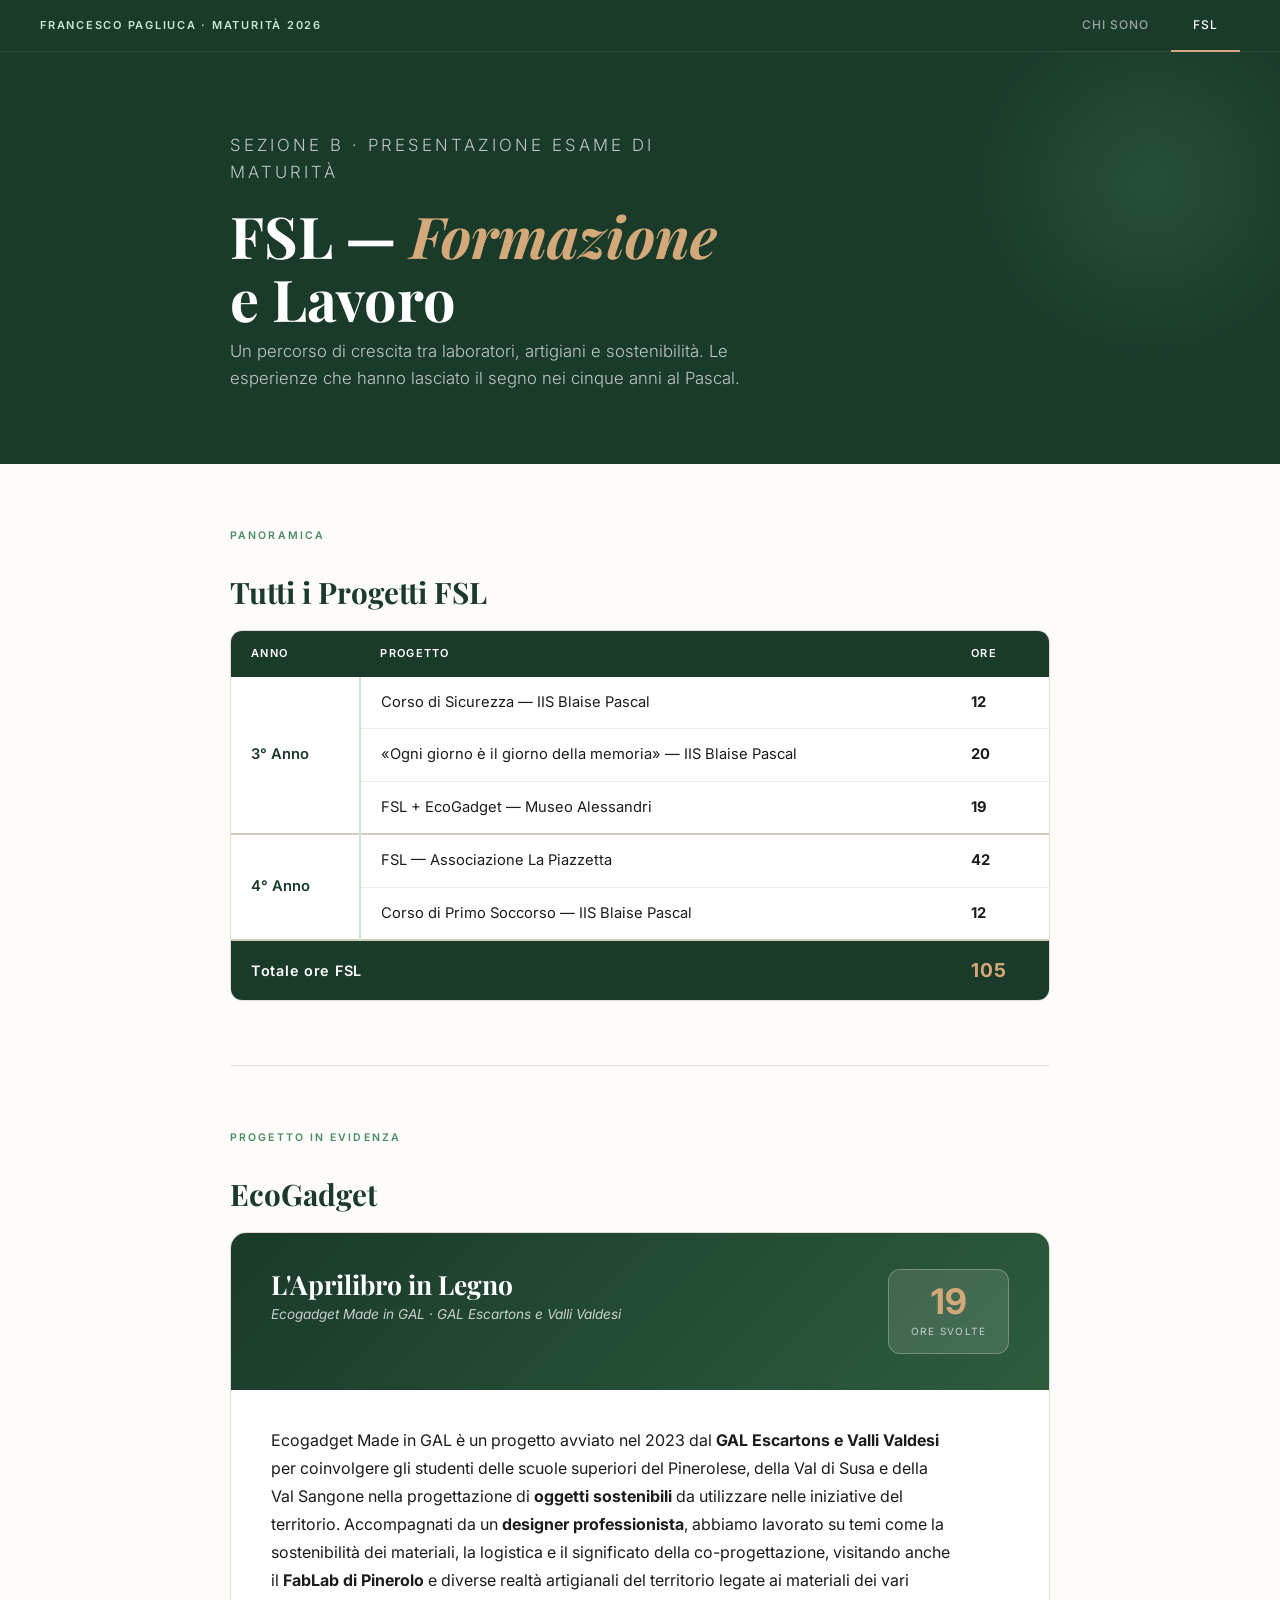
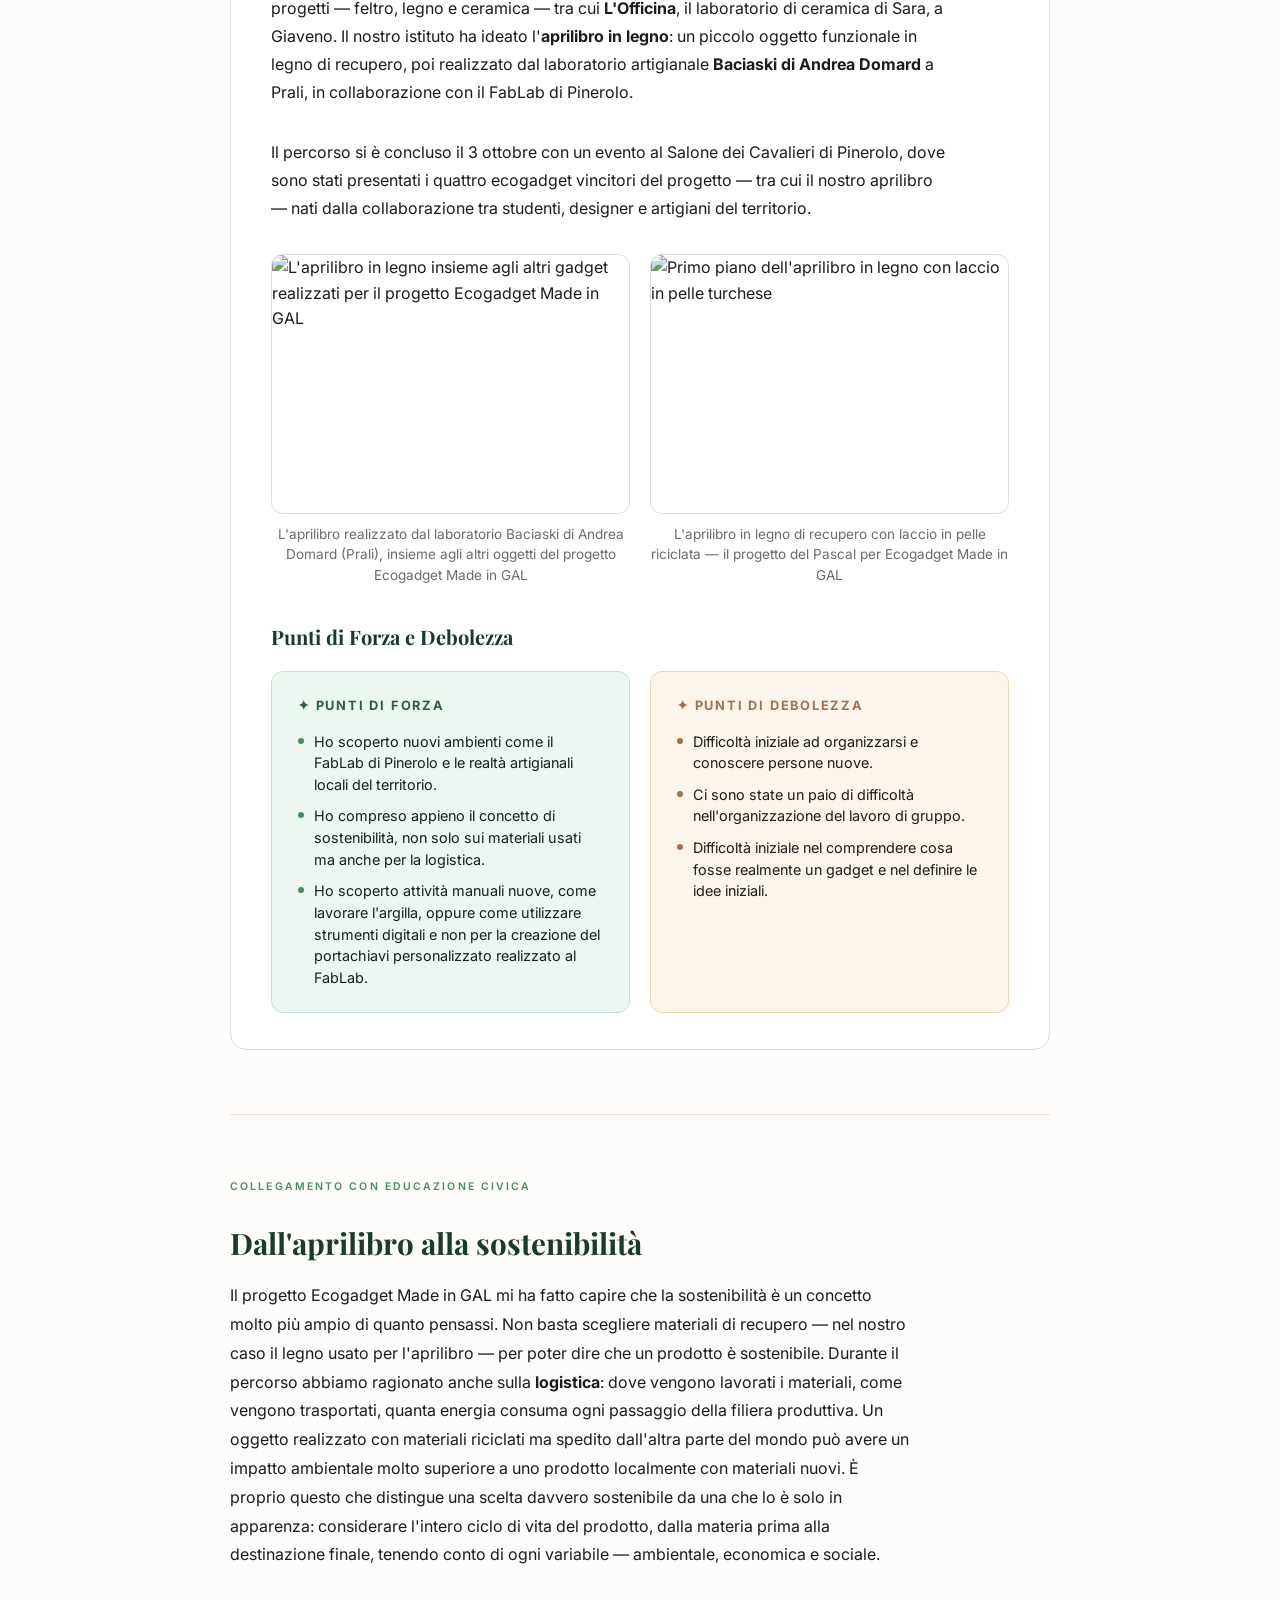
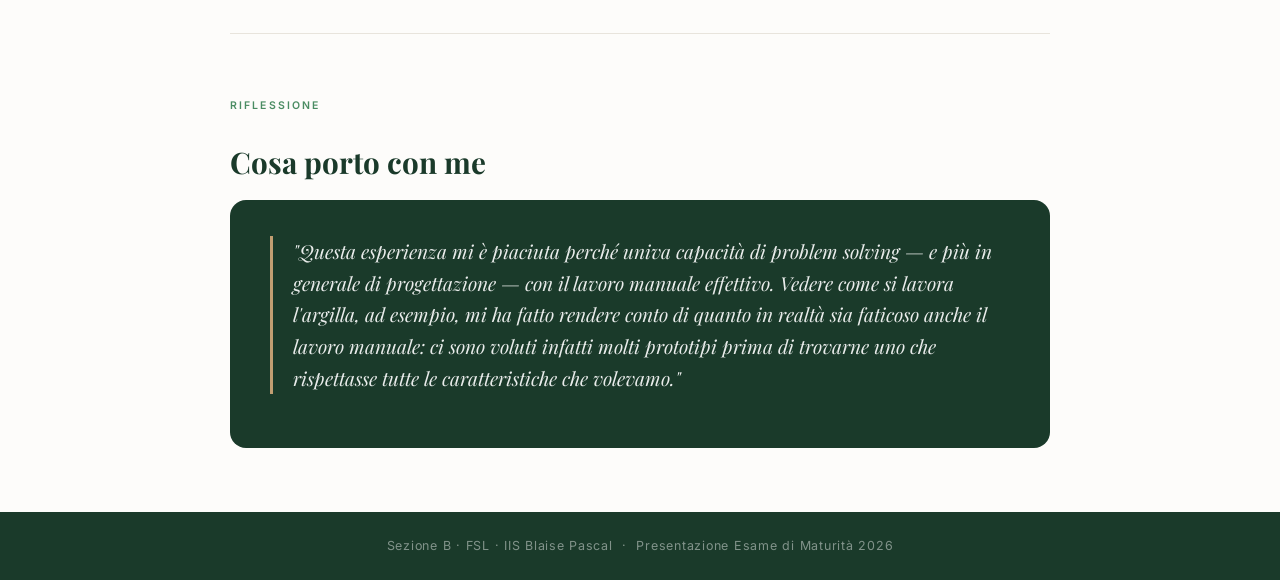
==== fsl.html @ a578b6a5 "Add files via upload" ====
<!DOCTYPE html>
<html lang="it">
<head>
  <meta charset="UTF-8">
  <meta name="viewport" content="width=device-width, initial-scale=1.0">
  <title>Sezione B – FSL · Francesco Pagliuca</title>
  <link href="https://fonts.googleapis.com/css2?family=Playfair+Display:ital,wght@0,700;1,400&family=Inter:wght@300;400;500;600&display=swap" rel="stylesheet">
  <link rel="stylesheet" href="style.css">
</head>
<body>
<nav>
  <span class="nav-brand">Francesco Pagliuca · Maturità 2026</span>
  <div class="nav-links">
    <a href="chi_sono.html">Chi sono</a>
    <a href="fsl.html" class="active">FSL</a>
  </div>
</nav>
<div class="hero hero-fsl">
  <div class="container">
    <p class="hero-eyebrow">Sezione B · Presentazione Esame di Maturità</p>
    <h1>FSL — <em>Formazione</em><br>e Lavoro</h1>
    <p>Un percorso di crescita tra laboratori, artigiani e sostenibilità. Le esperienze che hanno lasciato il segno nei cinque anni al Pascal.</p>
  </div>
</div>
<div class="container">
<section>
    <p class="section-label">Panoramica</p>
    <h2>Tutti i Progetti FSL</h2>
 
    <div class="table-wrap">
      <table>
        <thead>
          <tr>
            <th>Anno</th>
            <th>Progetto</th>
            <th>Ore</th>
          </tr>
        </thead>
        <tbody>
          <tr>
            <td rowspan="3" class="year-cell">3° Anno</td>
            <td>Corso di Sicurezza — IIS Blaise Pascal</td>
            <td><strong>12</strong></td>
          </tr>
          <tr>
            <td>«Ogni giorno è il giorno della memoria» — IIS Blaise Pascal</td>
            <td><strong>20</strong></td>
          </tr>
          <tr class="year-end">
            <td>FSL + EcoGadget — Museo Alessandri</td>
            <td><strong>19</strong></td>
          </tr>
          <tr>
            <td rowspan="2" class="year-cell">4° Anno</td>
            <td>FSL — Associazione La Piazzetta</td>
            <td><strong>42</strong></td>
          </tr>
          <tr class="year-end">
            <td>Corso di Primo Soccorso — IIS Blaise Pascal</td>
            <td><strong>12</strong></td>
          </tr>
        </tbody>
        <tfoot>
          <tr>
            <td colspan="2">Totale ore FSL</td>
            <td class="total-value">105</td>
          </tr>
        </tfoot>
      </table>
    </div>
  </section>
<section>
    <p class="section-label">Progetto in Evidenza</p>
    <h2>EcoGadget</h2>

    <div class="project-card">
      <div class="card-header">
        <div>
          <h3>
            L'Aprilibro in Legno
            <span>Ecogadget Made in GAL · GAL Escartons e Valli Valdesi</span>
          </h3>
        </div>
        <div class="hours-badge">
          <div class="num">19</div>
          <div class="lbl">ore svolte</div>
        </div>
      </div>

      <div class="card-body">
        <p class="desc-text">
          Ecogadget Made in GAL è un progetto avviato nel 2023 dal <strong>GAL Escartons e Valli Valdesi</strong> per coinvolgere gli studenti delle scuole superiori del Pinerolese, della Val di Susa e della Val Sangone nella progettazione di <strong>oggetti sostenibili</strong> da utilizzare nelle iniziative del territorio. Accompagnati da un <strong>designer professionista</strong>, abbiamo lavorato su temi come la sostenibilità dei materiali, la logistica e il significato della co-progettazione, visitando anche il <strong>FabLab di Pinerolo</strong> e diverse realtà artigianali del territorio legate ai materiali dei vari progetti — feltro, legno e ceramica — tra cui <strong>L'Officina</strong>, il laboratorio di ceramica di Sara, a Giaveno. Il nostro istituto ha ideato l'<strong>aprilibro in legno</strong>: un piccolo oggetto funzionale in legno di recupero, poi realizzato dal laboratorio artigianale <strong>Baciaski di Andrea Domard</strong> a Prali, in collaborazione con il FabLab di Pinerolo.
        </p>
        <p class="desc-text">
          Il percorso si è concluso il 3 ottobre con un evento al Salone dei Cavalieri di Pinerolo, dove sono stati presentati i quattro ecogadget vincitori del progetto — tra cui il nostro aprilibro — nati dalla collaborazione tra studenti, designer e artigiani del territorio.
        </p>
<div class="img-grid">
          <figure class="img-figure">
            <img src="images/gadget.jpg" alt="L'aprilibro in legno insieme agli altri gadget realizzati per il progetto Ecogadget Made in GAL">
            <figcaption>L'aprilibro realizzato dal laboratorio Baciaski di Andrea Domard (Prali), insieme agli altri oggetti del progetto Ecogadget Made in GAL</figcaption>
          </figure>
          <figure class="img-figure">
            <img src="images/aprilibro.jpg" alt="Primo piano dell'aprilibro in legno con laccio in pelle turchese">
            <figcaption>L'aprilibro in legno di recupero con laccio in pelle riciclata — il progetto del Pascal per Ecogadget Made in GAL</figcaption>
          </figure>
        </div>
<h3>Punti di Forza e Debolezza</h3>
        <div class="swot-grid">
          <div class="swot-card strength">
            <h4>✦ Punti di Forza</h4>
            <ul class="swot-list">
              <li>Ho scoperto nuovi ambienti come il FabLab di Pinerolo e le realtà artigianali locali del territorio.</li>
              <li>Ho compreso appieno il concetto di sostenibilità, non solo sui materiali usati ma anche per la logistica.</li>
              <li>Ho scoperto attività manuali nuove, come lavorare l'argilla, oppure come utilizzare strumenti digitali e non per la creazione del portachiavi personalizzato realizzato al FabLab.</li>
            </ul>
          </div>
          <div class="swot-card weakness">
            <h4>✦ Punti di Debolezza</h4>
            <ul class="swot-list">
              <li>Difficoltà iniziale ad organizzarsi e conoscere persone nuove.</li>
              <li>Ci sono state un paio di difficoltà nell'organizzazione del lavoro di gruppo.</li>
              <li>Difficoltà iniziale nel comprendere cosa fosse realmente un gadget e nel definire le idee iniziali.</li>
            </ul>
          </div>
        </div>

      </div>
    </div>
  </section>

  <section>
    <p class="section-label">Collegamento con Educazione Civica</p>
    <h2>Dall'aprilibro alla sostenibilità</h2>
    <p style="font-size: 1rem; line-height: 1.8; color: var(--text); max-width: 680px;">
      Il progetto Ecogadget Made in GAL mi ha fatto capire che la sostenibilità è un concetto molto più ampio di quanto pensassi. Non basta scegliere materiali di recupero — nel nostro caso il legno usato per l'aprilibro — per poter dire che un prodotto è sostenibile. Durante il percorso abbiamo ragionato anche sulla <strong>logistica</strong>: dove vengono lavorati i materiali, come vengono trasportati, quanta energia consuma ogni passaggio della filiera produttiva. Un oggetto realizzato con materiali riciclati ma spedito dall'altra parte del mondo può avere un impatto ambientale molto superiore a uno prodotto localmente con materiali nuovi. È proprio questo che distingue una scelta davvero sostenibile da una che lo è solo in apparenza: considerare l'intero ciclo di vita del prodotto, dalla materia prima alla destinazione finale, tenendo conto di ogni variabile — ambientale, economica e sociale.
    </p>
  </section>

  <section>
    <p class="section-label">Riflessione</p>
    <h2>Cosa porto con me</h2>
    <div class="reflection-box">
      <blockquote>
        "Questa esperienza mi è piaciuta perché univa capacità di problem solving — e più in generale di progettazione — con il lavoro manuale effettivo. Vedere come si lavora l'argilla, ad esempio, mi ha fatto rendere conto di quanto in realtà sia faticoso anche il lavoro manuale: ci sono voluti infatti molti prototipi prima di trovarne uno che rispettasse tutte le caratteristiche che volevamo."
      </blockquote>
    </div>
  </section>

</div>

<footer>
  Sezione B · FSL · IIS Blaise Pascal &nbsp;·&nbsp; Presentazione Esame di Maturità 2026
</footer>

</body>
</html>
---- style.css ----
:root {
  --green-deep:  #1a3a2a;
  --green-mid:   #2d5c3f;
  --green-soft:  #4a8c62;
  --green-pale:  #c8e6d0;
  --cream:       #f7f4ee;
  --warm-white:  #fdfcfa;
  --wood:        #a0714f;
  --wood-light:  #d4a97a;
  --text:        #1c1c1c;
  --text-muted:  #6b6b6b;
}

* { margin: 0; padding: 0; box-sizing: border-box; }

body {
  font-family: 'Inter', sans-serif;
  background: var(--warm-white);
  color: var(--text);
  font-size: 16px;
  line-height: 1.6;
}

nav {
  background: var(--green-deep);
  border-bottom: 1px solid rgba(255,255,255,0.08);
  padding: 0 40px;
  display: flex;
  align-items: center;
  height: 52px;
}

.nav-brand {
  font-size: 11px;
  font-weight: 600;
  letter-spacing: 0.16em;
  text-transform: uppercase;
  color: var(--green-pale);
  margin-right: auto;
}

.nav-links { display: flex; }

.nav-links a {
  display: inline-flex;
  align-items: center;
  height: 52px;
  padding: 0 22px;
  font-size: 12px;
  font-weight: 500;
  letter-spacing: 0.08em;
  text-transform: uppercase;
  color: rgba(255,255,255,0.55);
  text-decoration: none;
  transition: color 0.2s, background 0.2s;
  border-bottom: 2px solid transparent;
}

.nav-links a:hover {
  color: rgba(255,255,255,0.9);
  background: rgba(255,255,255,0.04);
}

.nav-links a.active {
  color: white;
  border-bottom-color: var(--wood-light);
}

.hero {
  background: var(--green-deep);
  color: white;
  position: relative;
  overflow: hidden;
}

.hero::before {
  content: '';
  position: absolute;
  top: -60px; right: -60px;
  width: 380px; height: 380px;
  border-radius: 50%;
  background: radial-gradient(circle, rgba(74,140,98,0.25) 0%, transparent 70%);
  pointer-events: none;
}

.hero-fsl {
  padding: 80px 48px 72px;
}

.hero-eyebrow {
  font-size: 11px;
  font-weight: 600;
  letter-spacing: 0.18em;
  text-transform: uppercase;
  color: var(--green-pale);
  margin-bottom: 18px;
}

.hero h1 {
  font-family: 'Playfair Display', serif;
  font-size: clamp(2.2rem, 4.5vw, 3.6rem);
  font-weight: 700;
  line-height: 1.1;
  margin-bottom: 8px;
}

.hero h1 em {
  font-style: italic;
  color: var(--wood-light);
}

.hero p {
  font-size: 1.05rem;
  color: rgba(255,255,255,0.72);
  max-width: 520px;
  font-weight: 300;
}

.hero-quote {
  max-width: 480px;
  background: rgba(255,255,255,0.07);
  border-left: 3px solid var(--wood-light);
  border-radius: 0 8px 8px 0;
  padding: 16px 20px;
  margin-top: 28px;
}

.hero-quote p {
  font-family: 'Playfair Display', serif;
  font-style: italic;
  font-size: 1rem;
  color: rgba(255,255,255,0.85);
  line-height: 1.6;
}

.container {
  max-width: 900px;
  margin: 0 auto;
  padding: 0 40px;
}

section { padding: 64px 0; }
section + section { border-top: 1px solid #e8e4dc; }

.section-label {
  font-size: 10.5px;
  font-weight: 600;
  letter-spacing: 0.2em;
  text-transform: uppercase;
  color: var(--green-soft);
  margin-bottom: 28px;
}

h2 {
  font-family: 'Playfair Display', serif;
  font-size: 1.85rem;
  font-weight: 700;
  margin-bottom: 20px;
  color: var(--green-deep);
  line-height: 1.25;
}

h3 {
  font-family: 'Playfair Display', serif;
  font-size: 1.25rem;
  color: var(--green-deep);
  margin-bottom: 18px;
}

.text-muted {
  color: var(--text-muted);
  font-size: 0.95rem;
  margin-bottom: 24px;
  max-width: 600px;
}

.timeline {
  position: relative;
  margin-top: 8px;
  padding-left: 28px;
}

.timeline::before {
  content: '';
  position: absolute;
  left: 6px; top: 8px; bottom: 8px;
  width: 2px;
  background: linear-gradient(to bottom, var(--green-pale), var(--green-mid), var(--green-deep));
  border-radius: 2px;
}

.timeline-item {
  position: relative;
  padding: 0 0 40px 24px;
}

.timeline-item:last-child { padding-bottom: 0; }

.timeline-dot {
  position: absolute;
  left: -28px; top: 4px;
  width: 14px; height: 14px;
  border-radius: 50%;
  border: 2px solid var(--green-soft);
  background: var(--warm-white);
}

.timeline-dot.filled {
  background: var(--green-deep);
  border-color: var(--green-deep);
}

.timeline-year {
  font-size: 10.5px;
  font-weight: 700;
  letter-spacing: 0.16em;
  text-transform: uppercase;
  color: var(--green-soft);
  margin-bottom: 6px;
}

.timeline-title {
  font-family: 'Playfair Display', serif;
  font-size: 1.05rem;
  font-weight: 700;
  color: var(--green-deep);
  margin-bottom: 6px;
}

.timeline-text {
  font-size: 0.93rem;
  color: var(--text-muted);
  line-height: 1.65;
  max-width: 620px;
}

.skills-grid {
  display: grid;
  grid-template-columns: repeat(auto-fill, minmax(230px, 1fr));
  gap: 14px;
  margin-top: 8px;
}

.skill-item {
  background: white;
  border: 1px solid #e0dbd2;
  border-radius: 10px;
  padding: 18px 20px;
  display: flex;
  gap: 14px;
  align-items: flex-start;
}

.skill-icon {
  width: 36px; height: 36px;
  border-radius: 8px;
  background: var(--green-pale);
  flex-shrink: 0;
  display: flex;
  align-items: center;
  justify-content: center;
  font-size: 16px;
}

.skill-name {
  font-weight: 600;
  font-size: 0.9rem;
  color: var(--green-deep);
  margin-bottom: 3px;
}

.skill-desc {
  font-size: 0.8rem;
  color: var(--text-muted);
  line-height: 1.5;
}

.table-wrap {
  overflow: hidden;
  border-radius: 12px;
  border: 1px solid #e0dbd2;
  margin-top: 12px;
}

table { width: 100%; border-collapse: collapse; background: white; }

thead { background: var(--green-deep); color: white; }

thead th {
  padding: 14px 20px;
  text-align: left;
  font-size: 11px;
  font-weight: 600;
  letter-spacing: 0.12em;
  text-transform: uppercase;
}

tbody tr { border-bottom: 1px solid #f0ece4; }
tbody tr:last-child { border-bottom: none; }
tbody tr:hover { background: var(--cream); }

tbody td {
  padding: 14px 20px;
  font-size: 0.92rem;
  color: var(--text);
}

td.year-cell {
  font-weight: 600;
  color: var(--green-deep);
  vertical-align: middle;
  border-right: 2px solid var(--green-pale);
}

tbody tr.year-end { border-bottom: 2px solid #d0cbbe; }

tfoot tr {
  background: var(--green-deep);
  color: white;
}

tfoot td {
  padding: 14px 20px;
  font-weight: 600;
  font-size: 0.9rem;
  letter-spacing: 0.05em;
}

tfoot td.total-value {
  font-size: 1.2rem;
  font-weight: 700;
  color: var(--wood-light);
}

.badge {
  display: inline-block;
  font-size: 10px;
  font-weight: 600;
  letter-spacing: 0.08em;
  text-transform: uppercase;
  padding: 3px 9px;
  border-radius: 20px;
  background: var(--green-pale);
  color: var(--green-deep);
}

.badge.wood { background: #f0e0cc; color: #7a4f2a; }
.badge.highlight { background: var(--green-mid); color: white; }

.project-card {
  background: white;
  border: 1px solid #e0dbd2;
  border-radius: 16px;
  overflow: hidden;
  margin-top: 12px;
}

.card-header {
  background: linear-gradient(135deg, var(--green-deep) 0%, var(--green-mid) 100%);
  padding: 36px 40px;
  color: white;
  display: flex;
  justify-content: space-between;
  align-items: flex-start;
  gap: 24px;
  flex-wrap: wrap;
}

.card-header h3 {
  font-family: 'Playfair Display', serif;
  font-size: 1.65rem;
  font-weight: 700;
  line-height: 1.2;
  max-width: 440px;
  color: white;
  margin-bottom: 0;
}

.card-header h3 span {
  display: block;
  font-size: 0.85rem;
  font-style: italic;
  font-weight: 400;
  opacity: 0.75;
  margin-top: 6px;
  font-family: 'Inter', sans-serif;
}

.hours-badge {
  flex-shrink: 0;
  text-align: center;
  background: rgba(255,255,255,0.12);
  border: 1px solid rgba(255,255,255,0.25);
  border-radius: 12px;
  padding: 14px 22px;
}

.hours-badge .num {
  font-size: 2.2rem;
  font-weight: 700;
  line-height: 1;
  color: var(--wood-light);
}

.hours-badge .lbl {
  font-size: 10px;
  letter-spacing: 0.14em;
  text-transform: uppercase;
  opacity: 0.7;
  margin-top: 4px;
}

.card-body { padding: 36px 40px; }

.desc-text {
  font-size: 1rem;
  color: var(--text);
  line-height: 1.75;
  max-width: 680px;
  margin-bottom: 32px;
}

.img-grid {
  display: grid;
  grid-template-columns: 1fr 1fr;
  gap: 20px;
  margin-bottom: 36px;
}

.img-figure {
  margin: 0;
  display: flex;
  flex-direction: column;
}

.img-figure img {
  width: 100%;
  height: 260px;
  object-fit: cover;
  border-radius: 12px;
  border: 1px solid #e0dbd2;
  display: block;
}

.img-figure figcaption {
  margin-top: 10px;
  font-size: 0.85rem;
  color: var(--text-muted);
  line-height: 1.5;
  text-align: center;
}

.swot-grid {
  display: grid;
  grid-template-columns: 1fr 1fr;
  gap: 20px;
  margin-top: 8px;
}

.swot-card { border-radius: 12px; padding: 24px 26px; }
.swot-card.strength { background: #edf7f1; border: 1px solid #bde4cb; }
.swot-card.weakness { background: #fdf4ec; border: 1px solid #f0d4b0; }

.swot-card h4 {
  font-size: 0.8rem;
  font-weight: 700;
  letter-spacing: 0.14em;
  text-transform: uppercase;
  margin-bottom: 14px;
}

.swot-card.strength h4 { color: var(--green-mid); }
.swot-card.weakness h4 { color: var(--wood); }

.swot-list {
  list-style: none;
  display: flex;
  flex-direction: column;
  gap: 10px;
}

.swot-list li {
  font-size: 0.9rem;
  line-height: 1.5;
  display: flex;
  gap: 10px;
  align-items: flex-start;
}

.swot-list li::before {
  content: '';
  width: 6px; height: 6px;
  border-radius: 50%;
  margin-top: 7px;
  flex-shrink: 0;
}

.swot-card.strength .swot-list li::before { background: var(--green-soft); }
.swot-card.weakness .swot-list li::before { background: var(--wood); }
.swot-list li.placeholder { color: #b0a898; font-style: italic; }

.reflection-box {
  background: var(--green-deep);
  color: white;
  border-radius: 16px;
  padding: 36px 40px;
  margin-top: 12px;
}

.reflection-box blockquote {
  font-family: 'Playfair Display', serif;
  font-size: 1.2rem;
  font-style: italic;
  line-height: 1.65;
  opacity: 0.9;
  border-left: 3px solid var(--wood-light);
  padding-left: 20px;
  margin-bottom: 18px;
}

.reflection-box p {
  font-size: 0.9rem;
  opacity: 0.55;
  font-weight: 300;
}

.foto-slot {
  border-radius: 14px;
  overflow: hidden;
  aspect-ratio: 4 / 3;
  background: var(--cream);
  border: 2px dashed #c8c2b5;
  display: flex;
  flex-direction: column;
  align-items: center;
  justify-content: center;
  gap: 10px;
  color: var(--text-muted);
  font-size: 0.82rem;
  text-align: center;
  padding: 16px;
  transition: border-color 0.2s, background 0.2s;
}

.foto-slot:hover {
  border-color: var(--green-soft);
  background: #edf7f1;
}

.foto-slot svg {
  width: 32px; height: 32px;
  opacity: 0.35;
  flex-shrink: 0;
}

.foto-slot .foto-label {
  font-weight: 600;
  font-size: 0.83rem;
  color: var(--green-deep);
}

.foto-slot .foto-hint {
  font-size: 10.5px;
  opacity: 0.6;
  letter-spacing: 0.04em;
}

.foto-slot.filled:not(.scrap) {
  padding: 0;
  border: none;
  background: none;
}

.foto-slot.filled:not(.scrap) img {
  width: 100%;
  height: auto;
  display: block;
}

.mosaic-wrap {
  width: 100vw;
  margin-left: 50%;
  transform: translateX(-50%);
  max-width: 1400px;
  padding: 24px 0 40px;
}

.text-placeholder {
  background: var(--cream);
  border: 2px dashed #c8c2b5;
  border-radius: 14px;
  padding: 28px 32px;
  margin-top: 28px;
  color: var(--text-muted);
  font-size: 0.95rem;
  font-style: italic;
  line-height: 1.75;
}

footer {
  background: var(--green-deep);
  color: rgba(255,255,255,0.45);
  text-align: center;
  font-size: 0.78rem;
  padding: 24px;
  letter-spacing: 0.06em;
}

@media (max-width: 640px) {
  nav { padding: 0 20px; }
  .nav-brand { display: none; }

  .hero-fsl { padding: 52px 24px 48px; }

  .container { padding: 0 20px; }
  .mosaic-wrap { padding: 16px 0 24px; }
  .collage-row + .collage-row { margin-top: -22px; }
  .skills-grid { grid-template-columns: 1fr; }
  .swot-grid { grid-template-columns: 1fr; }
  .img-grid { grid-template-columns: 1fr; }
  .img-figure img { height: 220px; }

  .card-header { padding: 28px 24px; }
  .card-body { padding: 28px 24px; }
  .reflection-box { padding: 28px 24px; }
  .text-placeholder { padding: 20px 22px; }
  .card-header h3 { font-size: 1.35rem; }
}
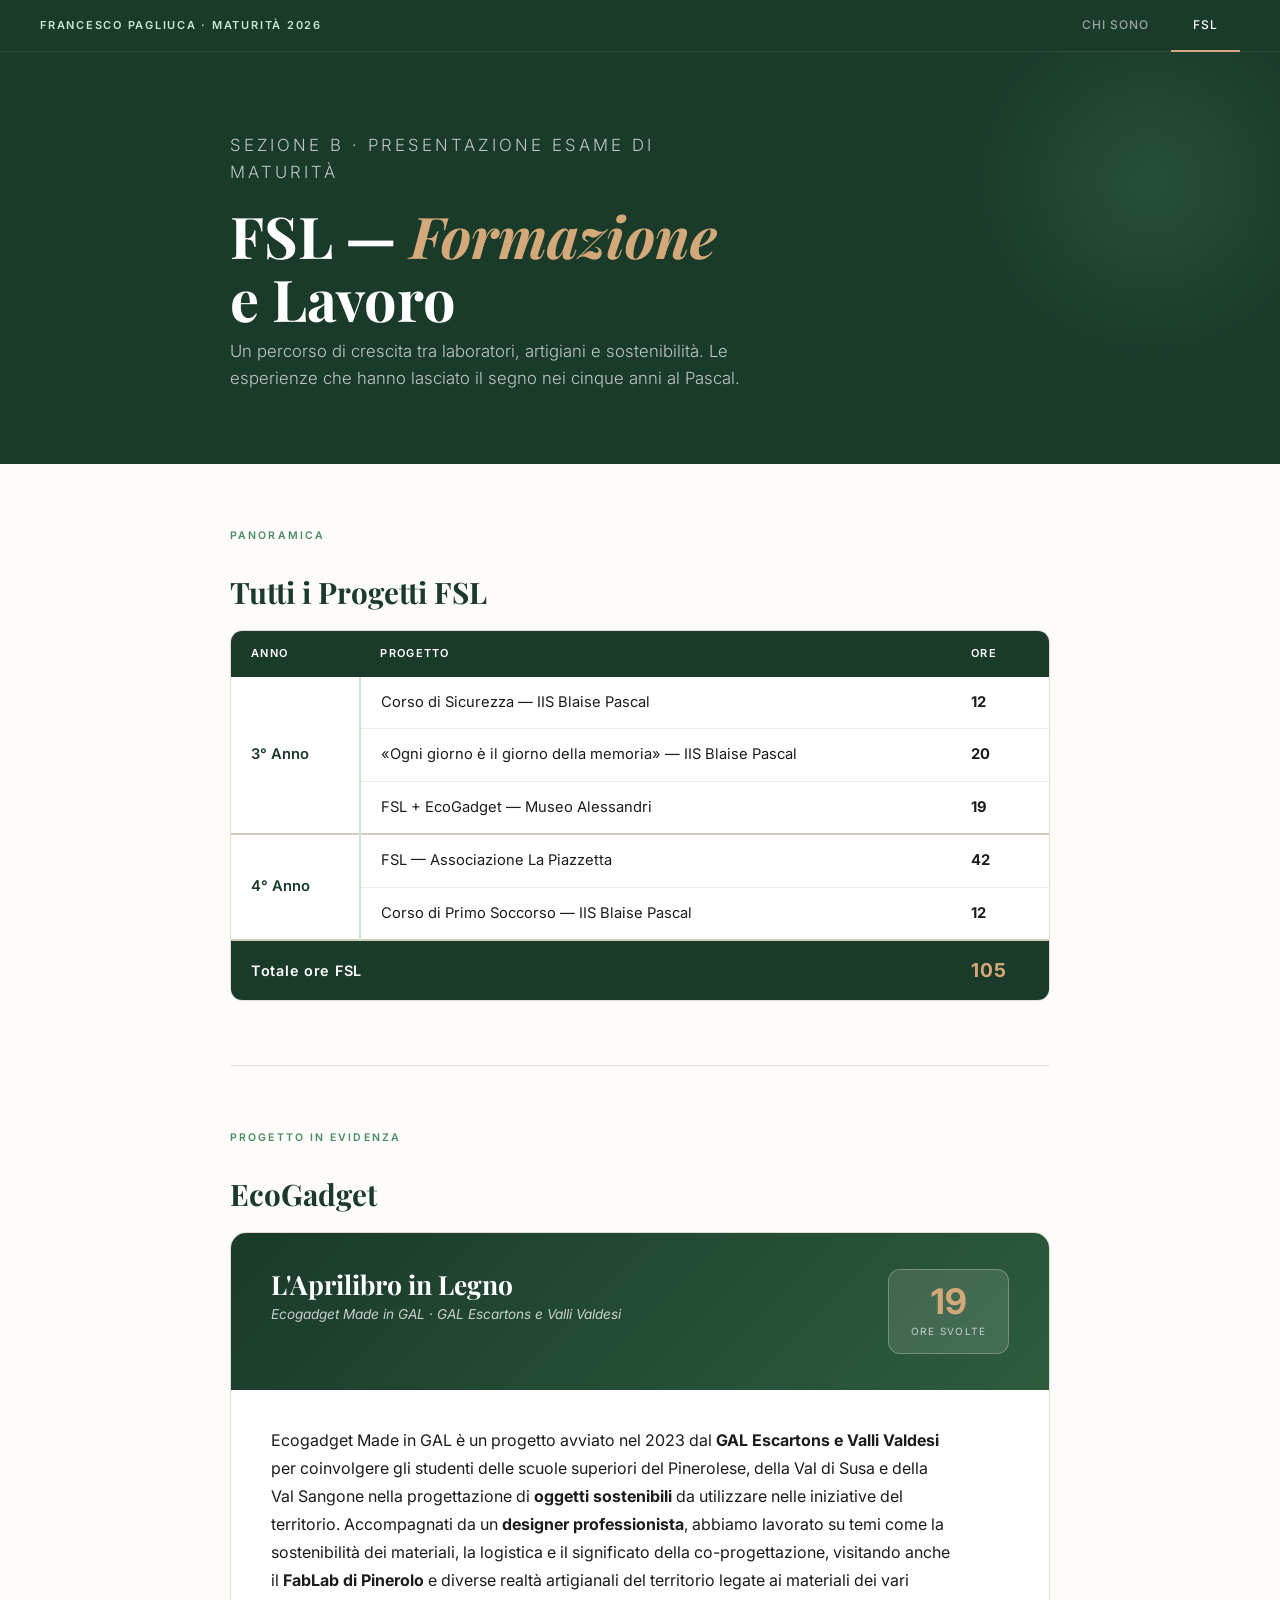
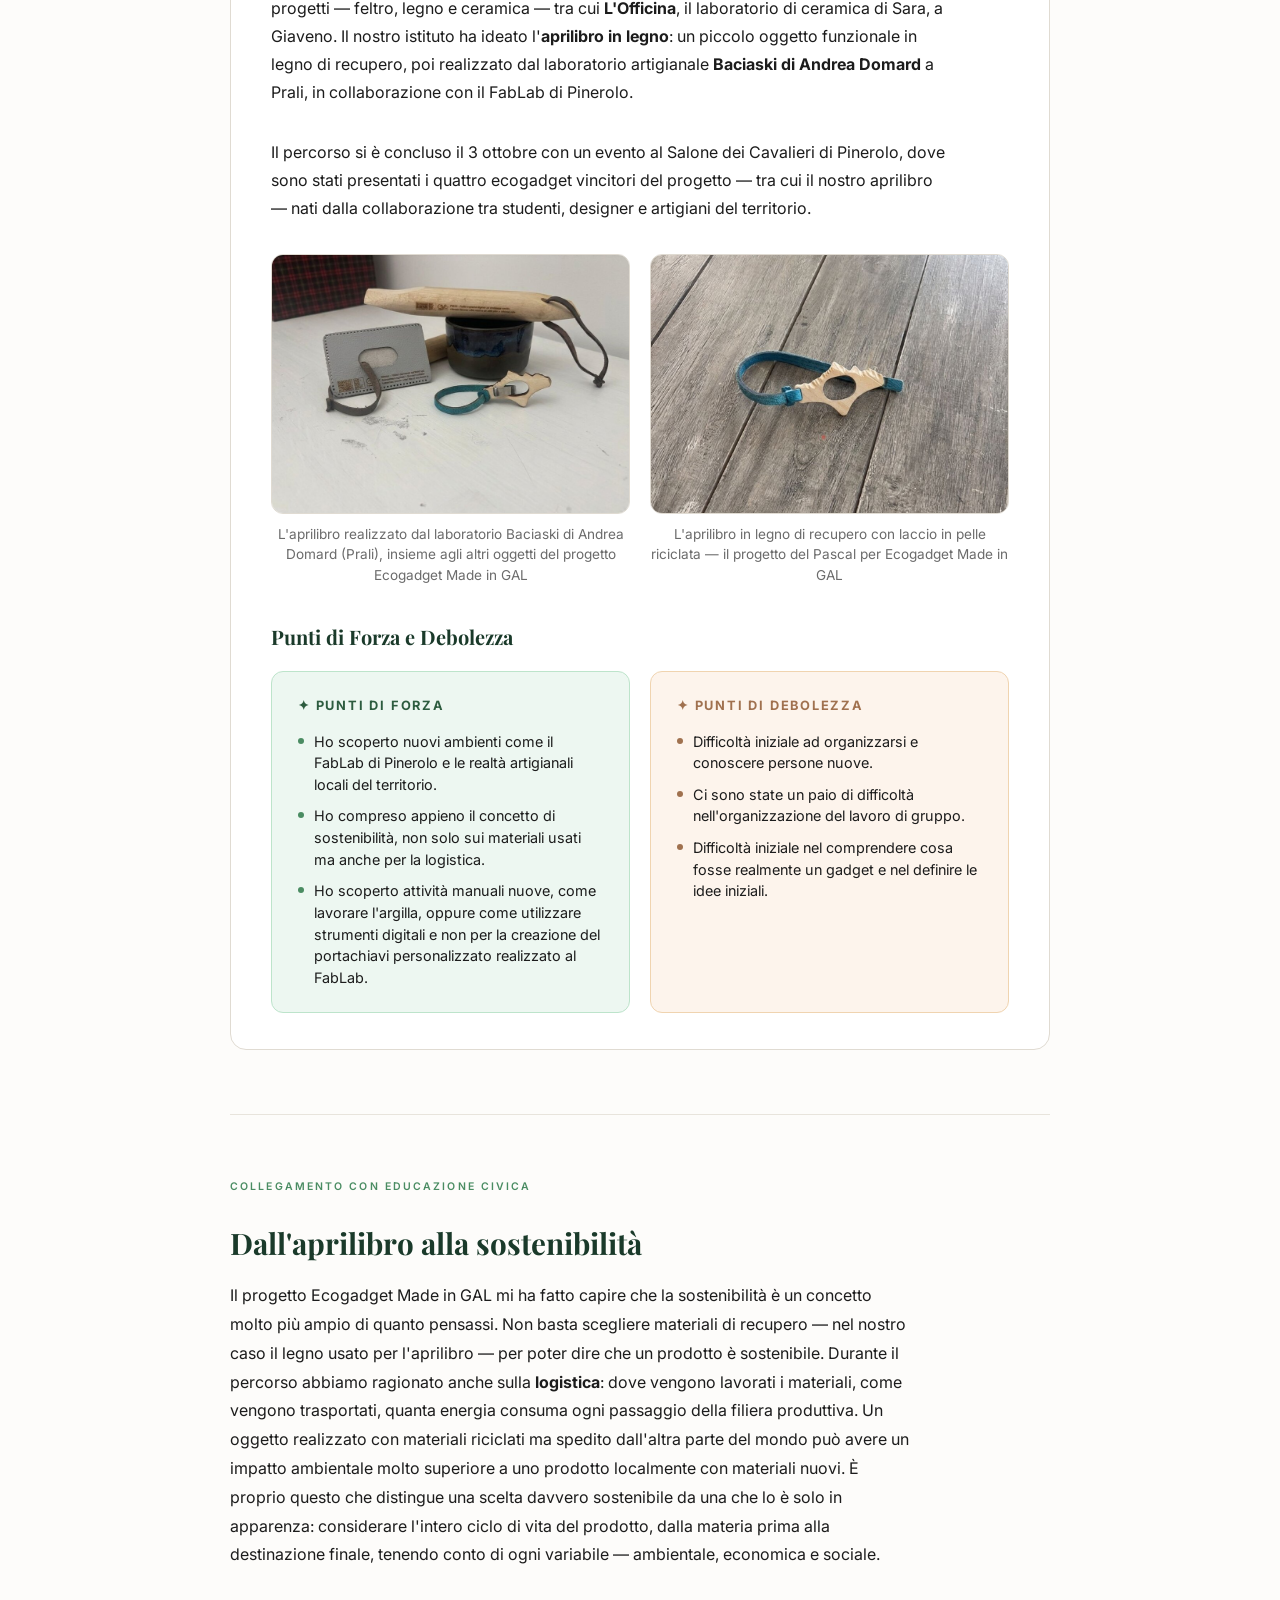
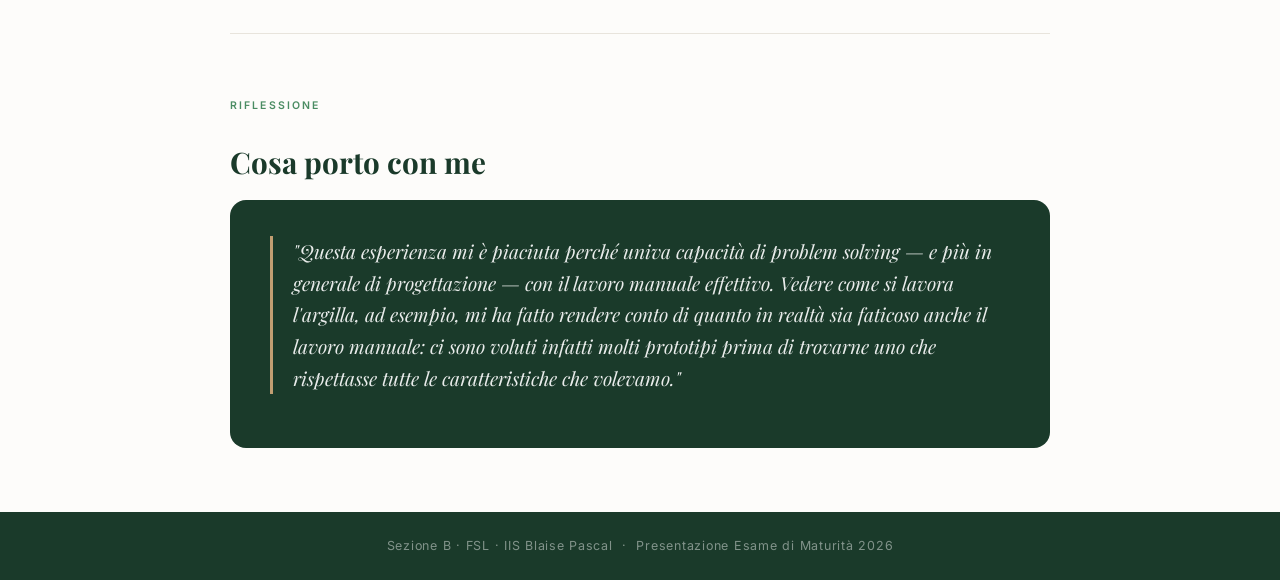
==== commit 0021ad67: "Update fsl.html" ====
--- a/fsl.html
+++ b/fsl.html
@@ -11,7 +11,7 @@
 <nav>
   <span class="nav-brand">Francesco Pagliuca · Maturità 2026</span>
   <div class="nav-links">
-    <a href="chi_sono.html">Chi sono</a>
+    <a href="index.html">Chi sono</a>
     <a href="fsl.html" class="active">FSL</a>
   </div>
 </nav>
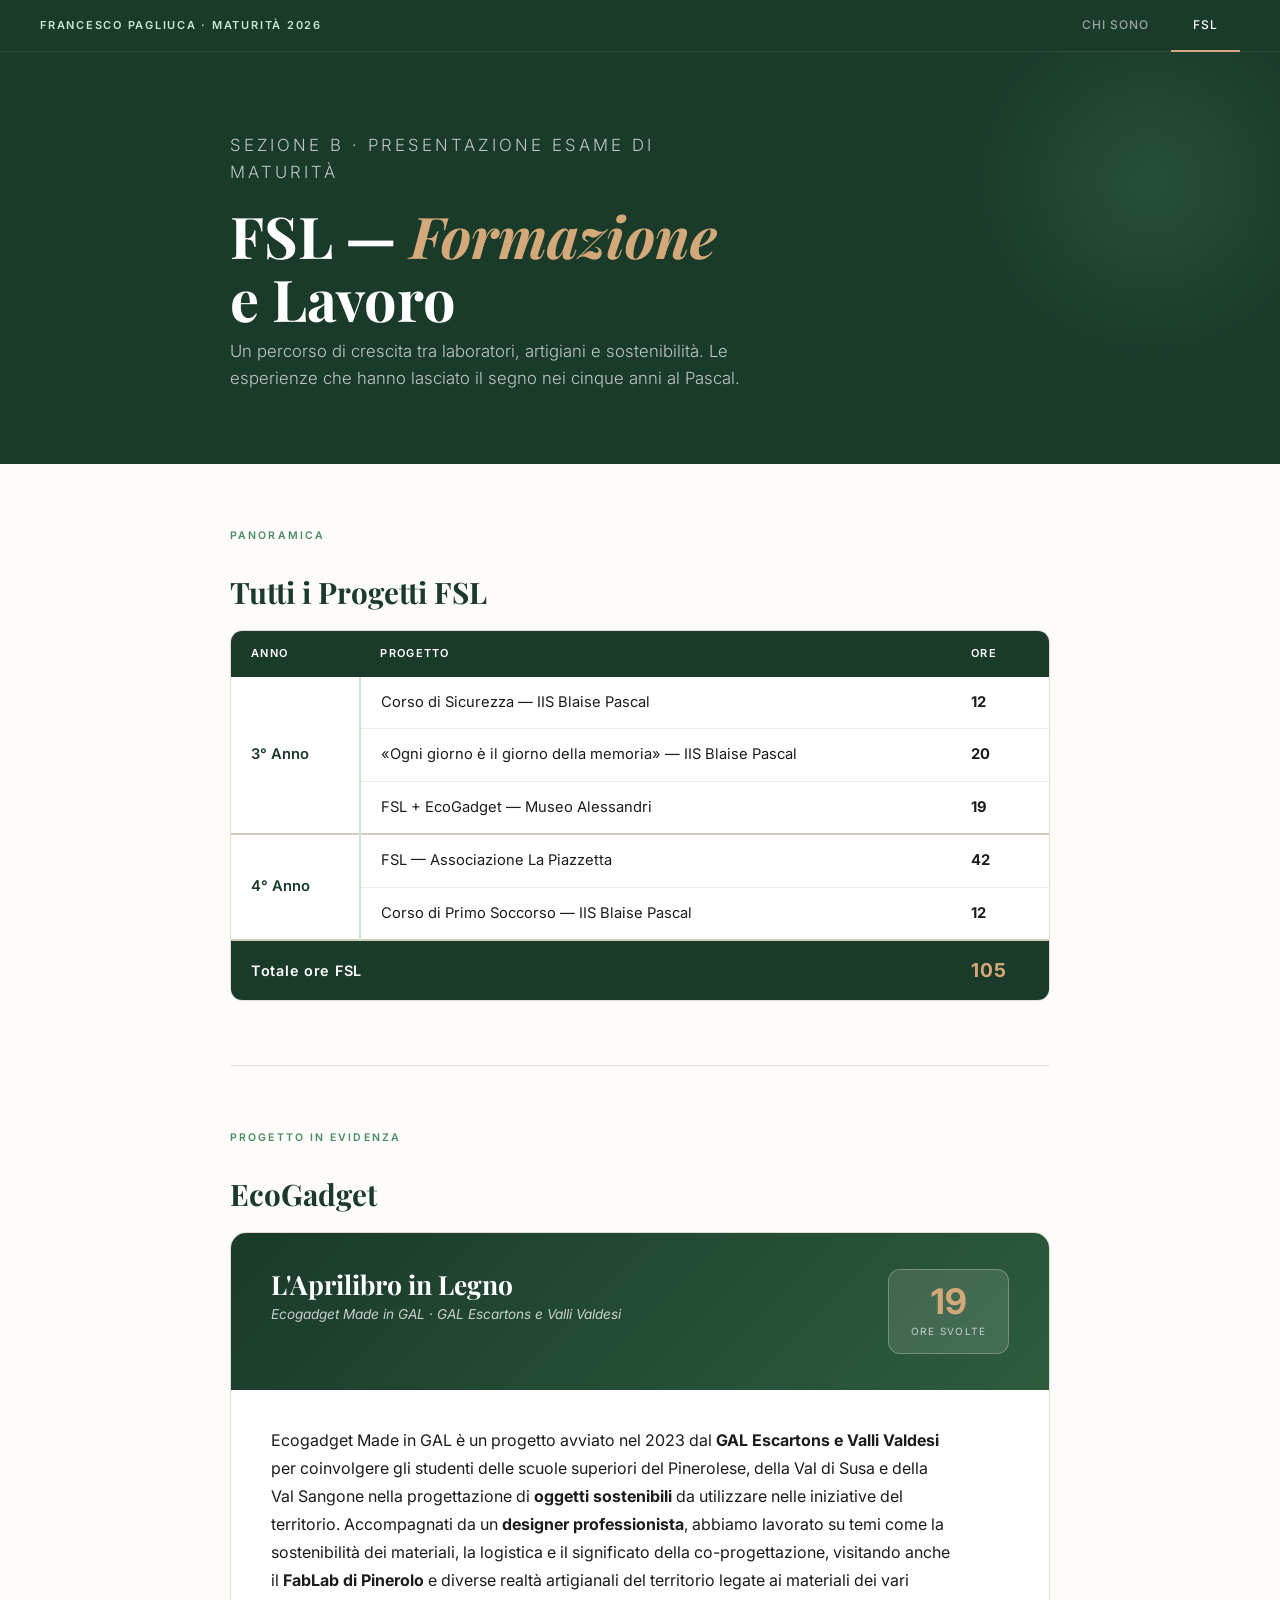
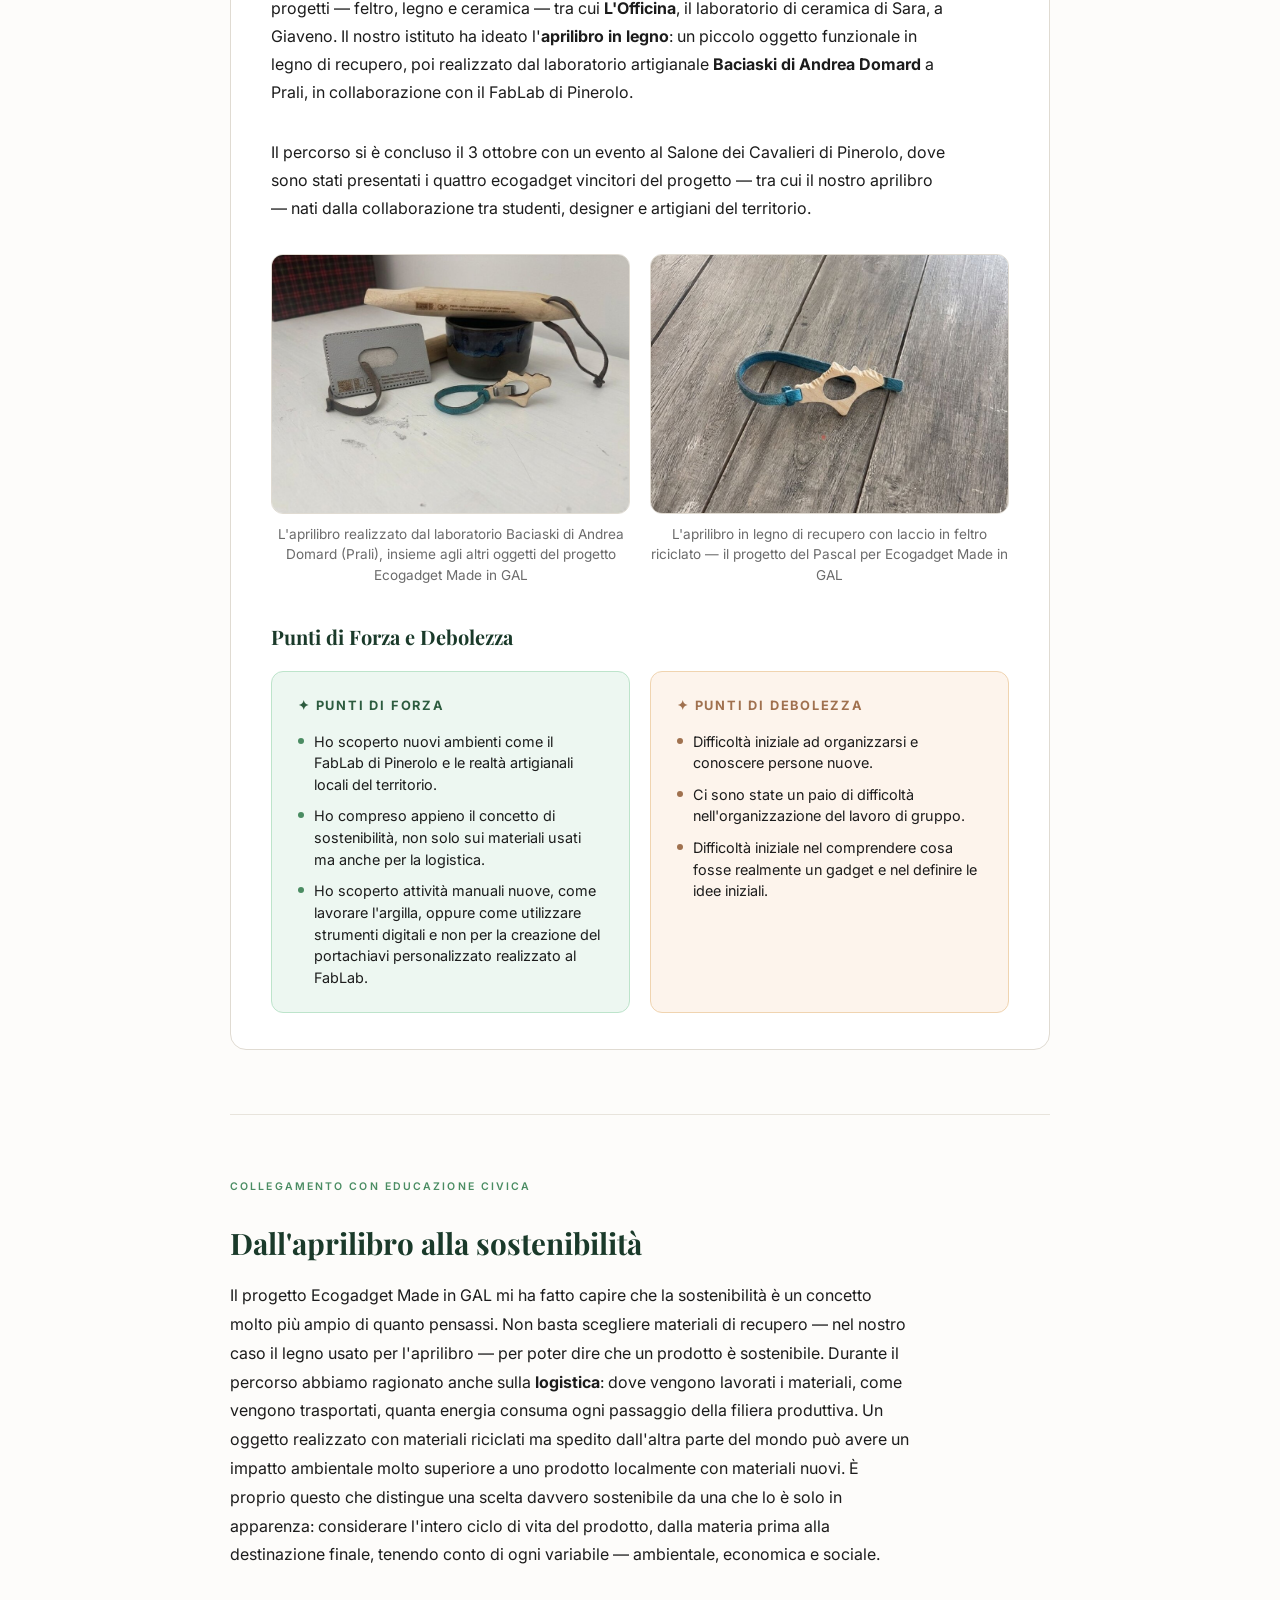
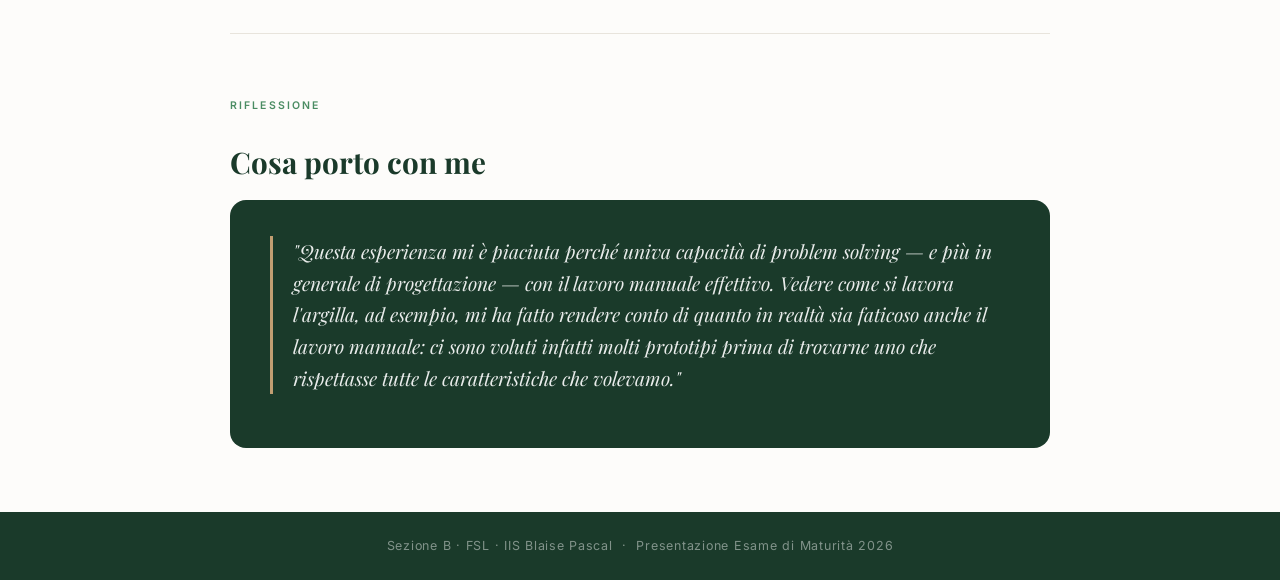
==== commit 9d8755eb: "Remove alt attributes from img tags in fsl.html" ====
--- a/fsl.html
+++ b/fsl.html
@@ -96,12 +96,12 @@
         </p>
 <div class="img-grid">
           <figure class="img-figure">
-            <img src="images/gadget.jpg" alt="L'aprilibro in legno insieme agli altri gadget realizzati per il progetto Ecogadget Made in GAL">
+            <img src="images/gadget.jpg">
             <figcaption>L'aprilibro realizzato dal laboratorio Baciaski di Andrea Domard (Prali), insieme agli altri oggetti del progetto Ecogadget Made in GAL</figcaption>
           </figure>
           <figure class="img-figure">
-            <img src="images/aprilibro.jpg" alt="Primo piano dell'aprilibro in legno con laccio in pelle turchese">
-            <figcaption>L'aprilibro in legno di recupero con laccio in pelle riciclata — il progetto del Pascal per Ecogadget Made in GAL</figcaption>
+            <img src="images/aprilibro.jpg">
+            <figcaption>L'aprilibro in legno di recupero con laccio in feltro riciclato — il progetto del Pascal per Ecogadget Made in GAL</figcaption>
           </figure>
         </div>
 <h3>Punti di Forza e Debolezza</h3>
